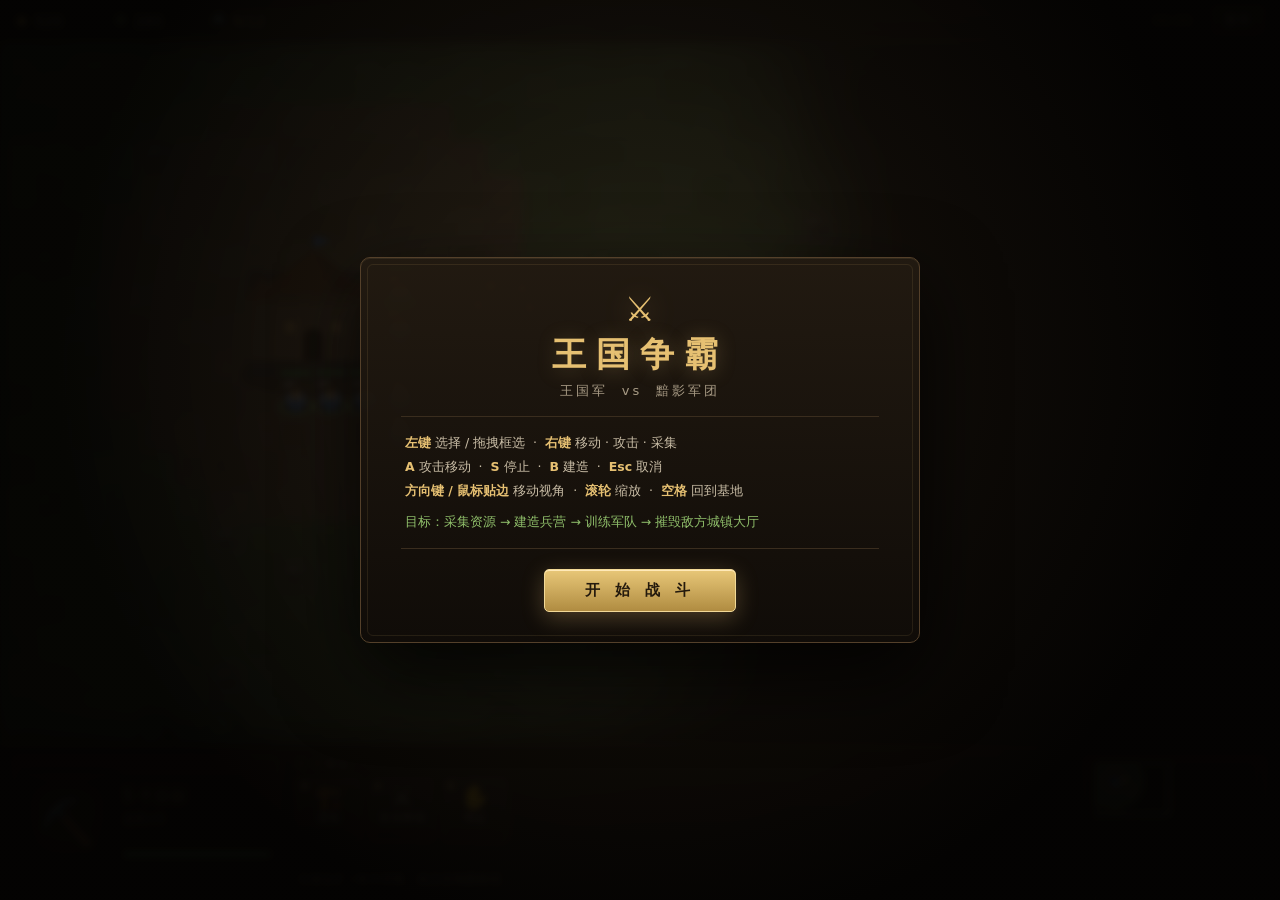
==== index.html @ 78f13d48 "王国争霸：浏览器 2D 即时战略（Canvas 单页，无依赖）" ====
<!DOCTYPE html>
<html lang="zh-CN">
<head>
<meta charset="utf-8">
<meta name="viewport" content="width=device-width,initial-scale=1">
<title>王国争霸 · 即时战略</title>
<link rel="stylesheet" href="css/style.css">
</head>
<body>
<div id="app">
  <canvas id="gameCanvas"></canvas>

  <div id="hud">
    <div id="topbar">
      <div class="res" title="金币"><span class="ico gold">◆</span><span id="resGold">0</span></div>
      <div class="res" title="木材"><span class="ico wood">❖</span><span id="resLumber">0</span></div>
      <div class="res" title="人口 / 上限"><span class="ico food">☘</span><span id="resFood">0/0</span></div>
      <div class="spacer"></div>
      <div id="clock">00:00</div>
      <button id="btnPause" class="topbtn">暂停</button>
    </div>

    <div id="log"></div>

    <div id="bottombar">
      <div id="selPanel">
        <div id="portrait">?</div>
        <div id="selText">
          <div id="selName">未选择</div>
          <div id="selSub">左键框选单位，右键下达命令</div>
          <div id="selBar"><i></i></div>
        </div>
      </div>

      <div id="cmdPanel">
        <div id="cmdTitle">命令</div>
        <div id="cmdGrid"></div>
        <div id="cmdHint"></div>
      </div>

      <div id="mapPanel">
        <canvas id="minimap" width="160" height="160"></canvas>
        <div id="mapHint">左键跳转视角</div>
      </div>
    </div>
  </div>

  <div id="tooltip"></div>

  <div id="overlay" class="show">
    <div class="panel">
      <div class="crest">⚔</div>
      <h1>王国争霸</h1>
      <p class="sub">王国军 &nbsp;vs&nbsp; 黯影军团</p>
      <div class="help">
        <div><b>左键</b> 选择 / 拖拽框选 &nbsp;·&nbsp; <b>右键</b> 移动 · 攻击 · 采集</div>
        <div><b>A</b> 攻击移动 &nbsp;·&nbsp; <b>S</b> 停止 &nbsp;·&nbsp; <b>B</b> 建造 &nbsp;·&nbsp; <b>Esc</b> 取消</div>
        <div><b>方向键 / 鼠标贴边</b> 移动视角 &nbsp;·&nbsp; <b>滚轮</b> 缩放 &nbsp;·&nbsp; <b>空格</b> 回到基地</div>
        <div class="goal">目标：采集资源 → 建造兵营 → 训练军队 → 摧毁敌方城镇大厅</div>
      </div>
      <button id="btnStart">开 始 战 斗</button>
    </div>
  </div>

  <div id="endOverlay" class="show hidden">
    <div class="panel">
      <h1 id="endTitle">胜利</h1>
      <p id="endText" class="sub"></p>
      <button id="btnRestart">再 战 一 局</button>
    </div>
  </div>
</div>

<script src="js/config.js"></script>
<script src="js/util.js"></script>
<script src="js/world.js"></script>
<script src="js/entities.js"></script>
<script src="js/game.js"></script>
<script src="js/ai.js"></script>
<script src="js/render.js"></script>
<script src="js/ui.js"></script>
<script src="js/input.js"></script>
<script src="js/main.js"></script>
</body>
</html>
---- css/style.css ----
:root{
  --gold:#e6c072;
  --gold-dim:#a98a45;
  --panel:#14100b;
  --panel-2:#1d1710;
  --panel-3:#241c13;
  --line:#54402a;
  --line-soft:#3a2d1e;
  --text:#e9e0cd;
  --text-dim:#a89b85;
  --blue:#4a8ae0;
  --red:#d15048;
}
*{box-sizing:border-box;}
html,body{
  margin:0;height:100%;overflow:hidden;background:#080706;color:var(--text);
  font-family:"Microsoft YaHei","PingFang SC","Noto Sans SC",system-ui,sans-serif;
  -webkit-font-smoothing:antialiased;user-select:none;
}
#app{position:relative;width:100vw;height:100vh;overflow:hidden;}
#gameCanvas{position:absolute;inset:0;width:100%;height:100%;display:block;cursor:default;}
#hud{position:absolute;inset:0;pointer-events:none;}
#hud button,#hud canvas,#hud .cmd{pointer-events:auto;}

/* ---------- 顶栏 ---------- */
#topbar{
  position:absolute;top:0;left:0;right:0;height:42px;display:flex;align-items:center;gap:20px;
  padding:0 16px;pointer-events:auto;
  background:linear-gradient(180deg,rgba(20,16,11,.96),rgba(14,11,8,.82));
  border-bottom:1px solid var(--line-soft);
  box-shadow:0 4px 18px rgba(0,0,0,.45);
  font-size:14px;letter-spacing:.3px;
}
#topbar .res{display:flex;align-items:center;gap:7px;min-width:78px;font-variant-numeric:tabular-nums;}
#topbar .ico{font-size:15px;line-height:1;filter:drop-shadow(0 0 4px rgba(0,0,0,.6));}
#topbar .ico.gold{color:#f0c451;}
#topbar .ico.wood{color:#8fbe6a;}
#topbar .ico.food{color:#8fd0e0;}
#topbar .spacer{flex:1;}
#clock{color:var(--gold-dim);font-variant-numeric:tabular-nums;font-size:13px;}
.topbtn{
  background:linear-gradient(180deg,#2f2418,#1d1610);color:var(--text);
  border:1px solid var(--line);border-radius:4px;padding:5px 12px;font-size:12px;cursor:pointer;
  font-family:inherit;letter-spacing:1px;
}
.topbtn:hover{border-color:var(--gold-dim);color:#fff;}
.topbtn:active{transform:translateY(1px);}

/* ---------- 消息 ---------- */
#log{
  position:absolute;left:16px;bottom:172px;width:min(430px,42vw);
  display:flex;flex-direction:column;gap:4px;font-size:13px;line-height:1.45;
  text-shadow:0 1px 3px #000;
}
#log .msg{
  background:linear-gradient(90deg,rgba(10,8,6,.86),rgba(10,8,6,.25));
  border-left:2px solid var(--gold-dim);padding:3px 9px;border-radius:0 3px 3px 0;
  animation:msgIn .18s ease-out;transition:opacity .5s;
}
#log .msg.warn{border-left-color:#d98a3a;}
#log .msg.bad{border-left-color:#c94b44;}
#log .msg.good{border-left-color:#5fb96f;}
@keyframes msgIn{from{transform:translateX(-10px);opacity:0;}to{transform:none;opacity:1;}}

/* ---------- 底栏 ---------- */
#bottombar{
  position:absolute;left:0;right:0;bottom:0;height:156px;display:flex;gap:12px;padding:10px 12px;
  background:linear-gradient(180deg,rgba(23,18,12,.97) 0%,rgba(13,10,7,.99) 100%);
  border-top:1px solid var(--line);
  box-shadow:0 -8px 30px rgba(0,0,0,.6);
  pointer-events:auto;
}
#selPanel{
  width:268px;flex:none;display:flex;gap:10px;align-items:center;padding:8px;
  background:linear-gradient(180deg,#1e1710,#151009);
  border:1px solid var(--line-soft);border-radius:6px;
}
#portrait{
  width:92px;height:92px;flex:none;display:flex;align-items:center;justify-content:center;
  font-size:44px;border-radius:5px;
  background:radial-gradient(circle at 50% 35%,#3a2c1c,#181209 75%);
  border:1px solid var(--line);box-shadow:inset 0 0 22px rgba(0,0,0,.85);
  filter:drop-shadow(0 2px 4px #000);
}
#selText{min-width:0;flex:1;}
#selName{font-size:15px;color:var(--gold);letter-spacing:1px;white-space:nowrap;overflow:hidden;text-overflow:ellipsis;}
#selSub{font-size:11.5px;color:var(--text-dim);margin-top:5px;line-height:1.5;min-height:34px;}
#selBar{
  height:7px;margin-top:6px;border-radius:3px;background:#0a0806;border:1px solid #2e2418;overflow:hidden;
  display:none;
}
#selBar i{display:block;height:100%;width:100%;background:linear-gradient(180deg,#6fd07f,#3c8f4c);}
#cmdPanel{
  flex:1;min-width:0;display:flex;flex-direction:column;padding:2px 4px;
}
#cmdTitle{
  font-size:11px;color:var(--gold-dim);letter-spacing:2px;margin-bottom:6px;padding-left:2px;
  text-transform:uppercase;
}
#cmdGrid{display:flex;flex-wrap:wrap;gap:7px;align-content:flex-start;}
.cmd{
  position:relative;width:66px;height:66px;border-radius:6px;cursor:pointer;
  background:linear-gradient(180deg,#2f2416 0%,#1c1610 60%,#151009 100%);
  border:1px solid #4d3b26;box-shadow:0 2px 5px rgba(0,0,0,.55),inset 0 1px 0 rgba(255,220,160,.08);
  display:flex;flex-direction:column;align-items:center;justify-content:center;gap:1px;
  transition:border-color .12s,transform .06s,box-shadow .12s;
  overflow:hidden;
}
.cmd:hover{border-color:var(--gold);box-shadow:0 0 12px rgba(230,192,114,.3),inset 0 1px 0 rgba(255,220,160,.12);}
.cmd:active{transform:translateY(1px);}
.cmd .ic{font-size:23px;line-height:1.05;filter:drop-shadow(0 1px 2px #000);}
.cmd .nm{font-size:10.5px;color:#e3d6bd;letter-spacing:.5px;}
.cmd .key{
  position:absolute;top:2px;left:4px;font-size:10px;color:var(--gold);font-weight:700;
  text-shadow:0 1px 2px #000;
}
.cmd .cost{
  font-size:9.5px;color:var(--gold-dim);font-variant-numeric:tabular-nums;
  display:flex;gap:5px;height:11px;
}
.cmd.disabled{opacity:.38;filter:grayscale(.85);cursor:not-allowed;}
.cmd.disabled:hover{border-color:#4d3b26;box-shadow:0 2px 5px rgba(0,0,0,.55);}
.cmd.queued::after{
  content:"";position:absolute;inset:0;border:1px solid #7bd18b;border-radius:6px;pointer-events:none;
}
#cmdHint{font-size:11.5px;color:var(--text-dim);margin-top:auto;padding-left:2px;height:16px;}

#mapPanel{
  width:186px;flex:none;display:flex;flex-direction:column;align-items:center;gap:5px;
  padding:6px;background:linear-gradient(180deg,#1e1710,#151009);
  border:1px solid var(--line-soft);border-radius:6px;
}
#minimap{
  width:160px;height:160px;border-radius:4px;cursor:crosshair;
  border:1px solid #4d3b26;box-shadow:inset 0 0 20px rgba(0,0,0,.7),0 2px 6px rgba(0,0,0,.5);
}
#mapHint{font-size:10.5px;color:#7d715d;letter-spacing:1px;}

/* ---------- 提示 ---------- */
#tooltip{
  position:fixed;z-index:60;max-width:280px;padding:9px 11px;border-radius:6px;
  background:rgba(10,8,6,.97);border:1px solid var(--line);
  box-shadow:0 8px 28px rgba(0,0,0,.75);
  font-size:12px;line-height:1.5;color:var(--text);pointer-events:none;
  opacity:0;transition:opacity .1s;
}
#tooltip.on{opacity:1;}
#tooltip .tt-name{color:var(--gold);font-size:13px;margin-bottom:3px;letter-spacing:.5px;}
#tooltip .tt-cost{color:#d9bd82;font-size:11.5px;margin-top:4px;}
#tooltip .tt-reason{color:#e08a6a;font-size:11.5px;margin-top:4px;}

/* ---------- 遮罩 ---------- */
#overlay,#endOverlay{
  position:absolute;inset:0;z-index:80;display:flex;align-items:center;justify-content:center;
  background:radial-gradient(circle at 50% 40%,rgba(30,23,15,.86),rgba(4,3,2,.97) 70%);
  backdrop-filter:blur(3px);
  transition:opacity .35s;
}
#overlay.hidden,#endOverlay.hidden{opacity:0;pointer-events:none;display:none;}
#overlay .panel,#endOverlay .panel{
  width:min(560px,90vw);padding:34px 40px 30px;text-align:center;
  background:linear-gradient(180deg,rgba(34,26,17,.96),rgba(16,12,8,.98));
  border:1px solid var(--line);border-radius:10px;
  box-shadow:0 30px 80px rgba(0,0,0,.8),inset 0 1px 0 rgba(255,220,160,.08);
  position:relative;
}
#overlay .panel::before,#endOverlay .panel::before{
  content:"";position:absolute;inset:6px;border:1px solid rgba(230,192,114,.1);border-radius:6px;pointer-events:none;
}
.crest{font-size:34px;color:var(--gold);line-height:1;margin-bottom:6px;filter:drop-shadow(0 0 14px rgba(230,192,114,.35));}
#overlay h1,#endOverlay h1{
  margin:6px 0 4px;font-size:34px;letter-spacing:10px;color:var(--gold);font-weight:600;
  text-shadow:0 2px 20px rgba(230,192,114,.25);
}
#overlay .sub,#endOverlay .sub{color:var(--text-dim);font-size:13px;letter-spacing:3px;margin:0 0 12px;}
.help{
  text-align:left;font-size:12.5px;line-height:1.9;color:#c9bda6;
  border-top:1px solid var(--line-soft);border-bottom:1px solid var(--line-soft);
  padding:14px 4px;margin:16px 0 20px;
}
.help b{color:var(--gold);font-weight:600;}
.help .goal{margin-top:8px;color:#8fbe6a;}
#overlay button,#endOverlay button{
  pointer-events:auto;font-family:inherit;cursor:pointer;
  padding:11px 40px;font-size:15px;letter-spacing:5px;color:#241a0d;font-weight:700;
  background:linear-gradient(180deg,#e8c778,#b08c41);
  border:1px solid #f2d997;border-radius:5px;
  box-shadow:0 6px 22px rgba(230,192,114,.28),inset 0 1px 0 #ffe9b8;
  transition:transform .08s,box-shadow .15s;
}
#overlay button:hover,#endOverlay button:hover{transform:translateY(-1px);box-shadow:0 9px 30px rgba(230,192,114,.42),inset 0 1px 0 #ffe9b8;}
#overlay button:active,#endOverlay button:active{transform:translateY(1px);}

@media (max-height:700px){
  #bottombar{height:132px;padding:7px 10px;}
  #portrait{width:74px;height:74px;font-size:34px;}
  .cmd{width:58px;height:58px;}
  .cmd .ic{font-size:20px;}
  #mapPanel{width:160px;}
  #minimap{width:138px;height:138px;}
  #log{bottom:146px;}
}
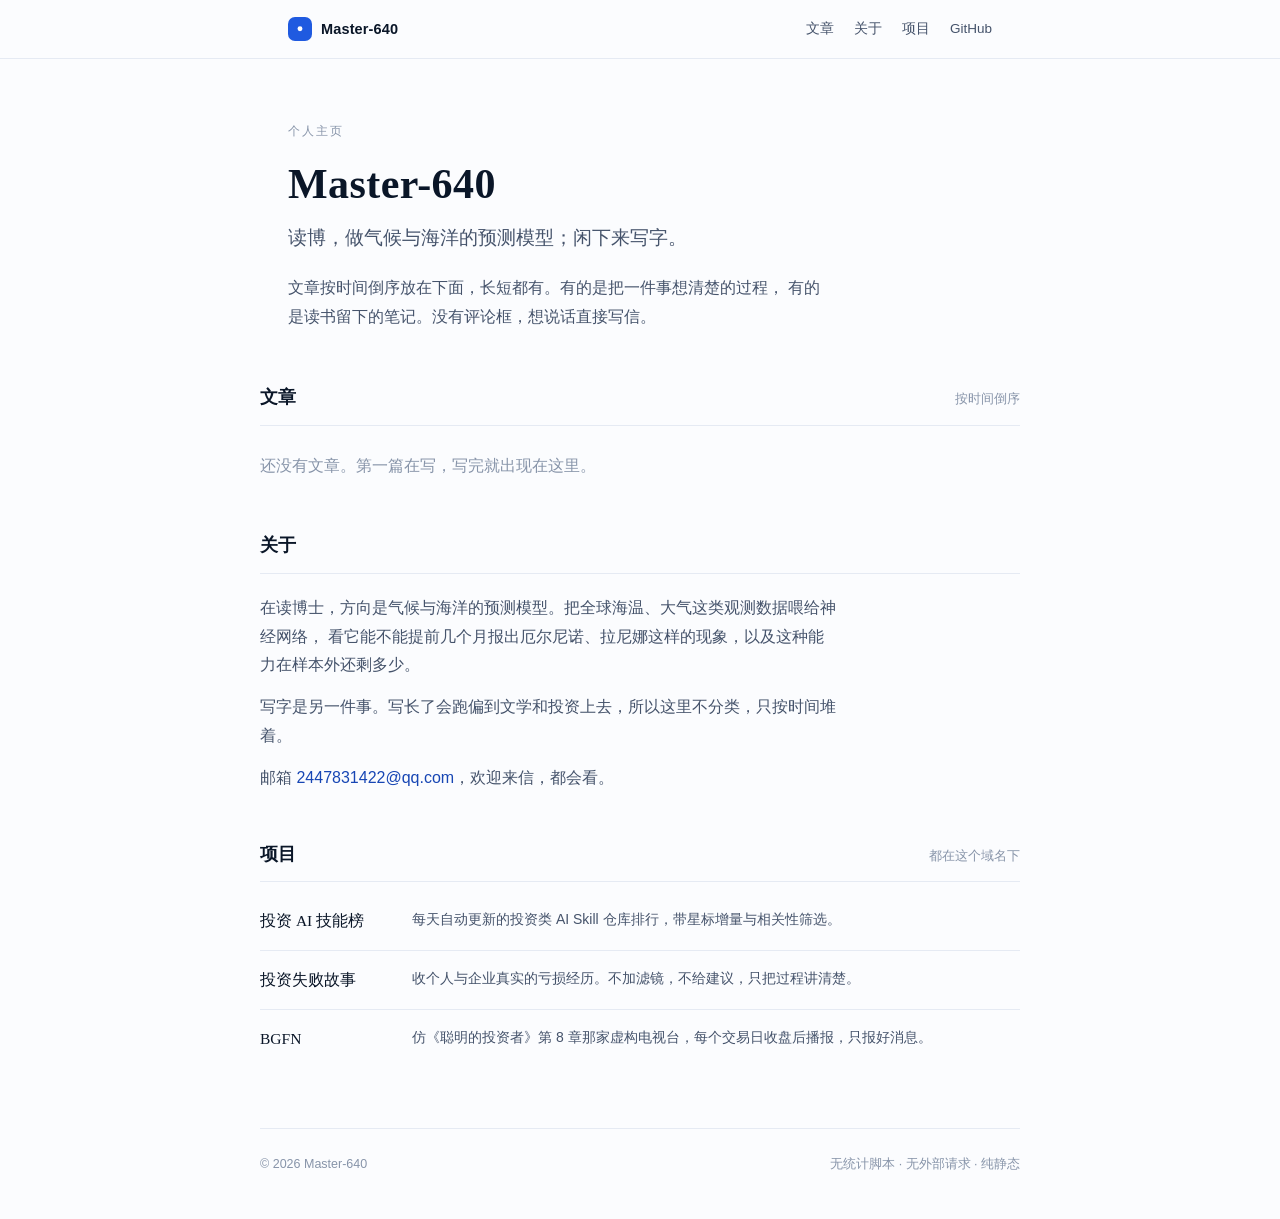
==== commit f16639e0: "feat(home): 新增根主页与文章模板，修掉根路径 404 根目录此前只有子站目录、没有 index.html，Pages 因此对 / 返回 404。 新增 index.html（文章索引 + " ====
--- a/index.html
+++ b/index.html
@@ -2,84 +2,112 @@
 <html lang="zh-CN">
 <head>
 <meta charset="utf-8">
-<meta name="viewport" content="width=device-width,initial-scale=1">
-<title>王国争霸 · 即时战略</title>
-<link rel="stylesheet" href="css/style.css">
+<meta name="viewport" content="width=device-width, initial-scale=1">
+<title>Master-640</title>
+<meta name="description" content="个人主页。气候与海洋预测模型，以及写下来的字。">
+<meta name="theme-color" content="#1F5AE0">
+<link rel="stylesheet" href="./assets/style.css">
+<link rel="icon" href="data:image/svg+xml,<svg xmlns='http://www.w3.org/2000/svg' viewBox='0 0 100 100'><rect width='100' height='100' rx='22' fill='%231F5AE0'/><circle cx='50' cy='48' r='12' fill='white'/></svg>">
 </head>
 <body>
-<div id="app">
-  <canvas id="gameCanvas"></canvas>
+<a class="skip" href="#posts">跳到文章</a>
 
-  <div id="hud">
-    <div id="topbar">
-      <div class="res" title="金币"><span class="ico gold">◆</span><span id="resGold">0</span></div>
-      <div class="res" title="木材"><span class="ico wood">❖</span><span id="resLumber">0</span></div>
-      <div class="res" title="人口 / 上限"><span class="ico food">☘</span><span id="resFood">0/0</span></div>
-      <div class="spacer"></div>
-      <div id="clock">00:00</div>
-      <button id="btnPause" class="topbtn">暂停</button>
+<header class="topbar">
+  <div class="wrap topbar-in">
+    <a class="brand" href="./">
+      <span class="brand-mark" aria-hidden="true">
+        <svg viewBox="0 0 24 24" width="14" height="14"><circle cx="12" cy="11.5" r="4.2" fill="currentColor"/></svg>
+      </span>
+      <span class="brand-name">Master-640</span>
+    </a>
+    <nav class="topnav">
+      <a href="#posts">文章</a>
+      <a href="#about">关于</a>
+      <a href="#work">项目</a>
+      <a href="https://github.com/Master-640" target="_blank" rel="noopener">GitHub</a>
+    </nav>
+  </div>
+</header>
+
+<main>
+  <section class="hero">
+    <div class="wrap">
+      <p class="eyebrow">个人主页</p>
+      <h1>Master-640</h1>
+      <p class="tagline">读博，做气候与海洋的预测模型；闲下来写字。</p>
+      <p class="lede">
+        文章按时间倒序放在下面，长短都有。有的是把一件事想清楚的过程，
+        有的是读书留下的笔记。没有评论框，想说话直接写信。
+      </p>
+    </div>
+  </section>
+
+  <section class="wrap sec" id="posts">
+    <div class="sec-h">
+      <h2>文章</h2>
+      <span class="note">按时间倒序</span>
     </div>
 
-    <div id="log"></div>
+    <!--
+      每发一篇，复制下面这块，填日期、标题、一句摘要。
+      日期用 <time datetime="YYYY-MM-DD">YYYY 年 M 月 D 日</time>
+      链接指向 posts/YYYY-MM-DD-slug.html
 
-    <div id="bottombar">
-      <div id="selPanel">
-        <div id="portrait">?</div>
-        <div id="selText">
-          <div id="selName">未选择</div>
-          <div id="selSub">左键框选单位，右键下达命令</div>
-          <div id="selBar"><i></i></div>
-        </div>
-      </div>
+      <ul class="posts">
+        <li>
+          <time datetime="2026-11-13">2026 年 11 月 13 日</time>
+          <a class="t" href="posts/2026-11-13-slug.html">标题</a>
+          <p class="dek">一句摘要。</p>
+        </li>
+      </ul>
+    -->
 
-      <div id="cmdPanel">
-        <div id="cmdTitle">命令</div>
-        <div id="cmdGrid"></div>
-        <div id="cmdHint"></div>
-      </div>
+    <div class="empty">
+      <p>还没有文章。第一篇在写，写完就出现在这里。</p>
+    </div>
+  </section>
 
-      <div id="mapPanel">
-        <canvas id="minimap" width="160" height="160"></canvas>
-        <div id="mapHint">左键跳转视角</div>
-      </div>
+  <section class="wrap sec" id="about">
+    <div class="sec-h"><h2>关于</h2></div>
+    <div class="about">
+      <p>
+        在读博士，方向是气候与海洋的预测模型。把全球海温、大气这类观测数据喂给神经网络，
+        看它能不能提前几个月报出厄尔尼诺、拉尼娜这样的现象，以及这种能力在样本外还剩多少。
+      </p>
+      <p>
+        写字是另一件事。写长了会跑偏到文学和投资上去，所以这里不分类，只按时间堆着。
+      </p>
+      <p>
+        邮箱 <a href="mailto:2447831422@qq.com">2447831422@qq.com</a>，欢迎来信，都会看。
+      </p>
     </div>
-  </div>
+  </section>
 
-  <div id="tooltip"></div>
+  <section class="wrap sec" id="work">
+    <div class="sec-h">
+      <h2>项目</h2>
+      <span class="note">都在这个域名下</span>
+    </div>
+    <ul class="work">
+      <li>
+        <a class="n" href="./invest-skills/">投资 AI 技能榜</a>
+        <span class="d">每天自动更新的投资类 AI Skill 仓库排行，带星标增量与相关性筛选。</span>
+      </li>
+      <li>
+        <a class="n" href="./failures/">投资失败故事</a>
+        <span class="d">收个人与企业真实的亏损经历。不加滤镜，不给建议，只把过程讲清楚。</span>
+      </li>
+      <li>
+        <a class="n" href="./bgfn/">BGFN</a>
+        <span class="d">仿《聪明的投资者》第 8 章那家虚构电视台，每个交易日收盘后播报，只报好消息。</span>
+      </li>
+    </ul>
+  </section>
+</main>
 
-  <div id="overlay" class="show">
-    <div class="panel">
-      <div class="crest">⚔</div>
-      <h1>王国争霸</h1>
-      <p class="sub">王国军 &nbsp;vs&nbsp; 黯影军团</p>
-      <div class="help">
-        <div><b>左键</b> 选择 / 拖拽框选 &nbsp;·&nbsp; <b>右键</b> 移动 · 攻击 · 采集</div>
-        <div><b>A</b> 攻击移动 &nbsp;·&nbsp; <b>S</b> 停止 &nbsp;·&nbsp; <b>B</b> 建造 &nbsp;·&nbsp; <b>Esc</b> 取消</div>
-        <div><b>方向键 / 鼠标贴边</b> 移动视角 &nbsp;·&nbsp; <b>滚轮</b> 缩放 &nbsp;·&nbsp; <b>空格</b> 回到基地</div>
-        <div class="goal">目标：采集资源 → 建造兵营 → 训练军队 → 摧毁敌方城镇大厅</div>
-      </div>
-      <button id="btnStart">开 始 战 斗</button>
-    </div>
-  </div>
-
-  <div id="endOverlay" class="show hidden">
-    <div class="panel">
-      <h1 id="endTitle">胜利</h1>
-      <p id="endText" class="sub"></p>
-      <button id="btnRestart">再 战 一 局</button>
-    </div>
-  </div>
-</div>
-
-<script src="js/config.js"></script>
-<script src="js/util.js"></script>
-<script src="js/world.js"></script>
-<script src="js/entities.js"></script>
-<script src="js/game.js"></script>
-<script src="js/ai.js"></script>
-<script src="js/render.js"></script>
-<script src="js/ui.js"></script>
-<script src="js/input.js"></script>
-<script src="js/main.js"></script>
+<footer class="foot wrap">
+  <span>© 2026 Master-640</span>
+  <span>无统计脚本 · 无外部请求 · 纯静态</span>
+</footer>
 </body>
 </html>
--- a/assets/style.css
+++ b/assets/style.css
@@ -0,0 +1,225 @@
+/* ============================================================
+   首页与文章页 —— 阅读型薄壳
+   与 failures/ 共用一套色板，但更安静：一个强调色、一条分隔线、
+   正文用衬线、其余全留白。没有 Web Font、没有 CDN、没有统计脚本。
+   ============================================================ */
+
+:root {
+  --paper: #fbfcfe;
+  --white: #ffffff;
+  --blue-050: #eef4ff;
+  --blue-100: #dbe7ff;
+  --blue-200: #c2d6ff;
+  --blue-500: #3d74e8;
+  --blue-600: #1f5ae0;
+  --blue-700: #1746b4;
+
+  --ink: #0a1628;
+  --ink-2: #45536b;
+  --ink-3: #8794a9;
+  --line: #e5eaf3;
+
+  --wrap: 760px;
+  --sans: -apple-system, BlinkMacSystemFont, "Segoe UI", "PingFang SC",
+          "Hiragino Sans GB", "Microsoft YaHei", "Noto Sans SC", sans-serif;
+  --serif: "Noto Serif SC", "Source Han Serif SC", "Songti SC", "SimSun",
+           Georgia, "Times New Roman", serif;
+  --mono: ui-monospace, SFMono-Regular, Consolas, "Liberation Mono", monospace;
+}
+
+* { box-sizing: border-box; }
+html { -webkit-text-size-adjust: 100%; }
+
+body {
+  margin: 0;
+  background: var(--paper);
+  color: var(--ink);
+  font: 16px/1.8 var(--sans);
+  -webkit-font-smoothing: antialiased;
+}
+
+a { color: var(--blue-700); text-decoration: none; }
+a:hover { color: var(--blue-600); text-decoration: underline; text-underline-offset: 3px; }
+
+.wrap { width: 100%; max-width: var(--wrap); margin: 0 auto; padding: 0 28px; }
+
+.skip { position: absolute; left: -9999px; }
+.skip:focus {
+  left: 14px; top: 14px; z-index: 60;
+  background: var(--blue-600); color: #fff;
+  padding: 8px 14px; border-radius: 6px;
+}
+:focus-visible { outline: 2px solid var(--blue-600); outline-offset: 3px; border-radius: 4px; }
+
+/* ------------------------------------------------------------------ 顶栏 */
+
+.topbar {
+  position: sticky; top: 0; z-index: 20;
+  background: rgba(251, 252, 254, .88);
+  backdrop-filter: saturate(180%) blur(10px);
+  border-bottom: 1px solid var(--line);
+}
+.topbar-in {
+  display: flex; align-items: center; justify-content: space-between;
+  gap: 16px; height: 58px;
+}
+.brand {
+  display: flex; align-items: center; gap: 9px;
+  font-size: 14.5px; font-weight: 650; letter-spacing: .01em;
+}
+.brand, .brand:hover { color: var(--ink); text-decoration: none; }
+.brand-mark {
+  display: grid; place-items: center;
+  width: 24px; height: 24px; border-radius: 7px;
+  background: var(--blue-600); color: #fff; flex: none;
+}
+.topnav { display: flex; gap: 20px; font-size: 13.5px; }
+.topnav a { color: var(--ink-2); }
+.topnav a:hover { color: var(--blue-700); }
+@media (max-width: 560px) {
+  .topnav { gap: 13px; font-size: 12.5px; }
+  .brand-name { display: none; }
+}
+
+/* ------------------------------------------------------------------ 首屏 */
+
+.hero { padding: 62px 0 4px; }
+.eyebrow {
+  margin: 0 0 16px;
+  font-size: 11.5px; letter-spacing: .16em; text-transform: uppercase;
+  color: var(--ink-3);
+}
+.hero h1 {
+  margin: 0;
+  font-family: var(--serif); font-weight: 600;
+  font-size: clamp(30px, 5vw, 42px); line-height: 1.25; letter-spacing: .01em;
+}
+.tagline {
+  margin: 12px 0 0;
+  font-family: var(--serif); font-size: clamp(16px, 2.6vw, 19px);
+  line-height: 1.7; color: var(--ink-2);
+}
+.lede { margin: 20px 0 0; max-width: 34em; color: var(--ink-2); }
+
+/* ------------------------------------------------------------------ 章节 */
+
+.sec { padding: 46px 0 0; }
+.sec-h {
+  display: flex; align-items: baseline; justify-content: space-between;
+  gap: 16px; margin: 0 0 4px; padding-bottom: 11px;
+  border-bottom: 1px solid var(--line);
+}
+.sec-h h2 {
+  margin: 0;
+  font-family: var(--serif); font-size: 17.5px; font-weight: 600;
+  letter-spacing: .02em;
+}
+.sec-h .note { font-size: 12.5px; color: var(--ink-3); }
+
+/* ------------------------------------------------------------- 文章列表 */
+
+.posts { list-style: none; margin: 0; padding: 0; }
+.posts li { padding: 17px 0; border-bottom: 1px solid var(--line); }
+.posts li:last-child { border-bottom: 0; }
+.posts time {
+  display: block;
+  font-size: 12.5px; letter-spacing: .06em;
+  color: var(--ink-3);
+  font-variant-numeric: tabular-nums;
+}
+.posts .t {
+  display: block; margin: 3px 0 0;
+  font-family: var(--serif); font-size: 20px; line-height: 1.45;
+}
+.posts a.t { color: var(--ink); }
+.posts a.t:hover { color: var(--blue-700); text-decoration: none; }
+.posts .dek { margin: 6px 0 0; max-width: 40em; font-size: 14.5px; color: var(--ink-2); }
+
+.empty { padding: 22px 0 4px; color: var(--ink-3); }
+.empty p { margin: 0; }
+
+/* ------------------------------------------------------------- 关于/项目 */
+
+.about p { margin: 0 0 13px; max-width: 36em; color: var(--ink-2); }
+.about p:last-child { margin-bottom: 0; }
+.sec-h + .about { padding-top: 16px; }
+
+.work { list-style: none; margin: 0; padding: 0; }
+.sec-h + .work { padding-top: 6px; }
+.work li {
+  display: grid; grid-template-columns: 132px 1fr; gap: 4px 20px;
+  padding: 15px 0; border-bottom: 1px solid var(--line);
+}
+.work li:last-child { border-bottom: 0; }
+.work .n { font-family: var(--serif); font-size: 15.5px; color: var(--ink); }
+.work .d { font-size: 14px; color: var(--ink-2); }
+@media (max-width: 560px) {
+  .work li { grid-template-columns: 1fr; gap: 2px; }
+}
+
+/* ------------------------------------------------------------------ 页脚 */
+
+.foot {
+  margin-top: 60px; padding: 24px 0 44px;
+  border-top: 1px solid var(--line);
+  color: var(--ink-3); font-size: 12.5px;
+  display: flex; justify-content: space-between; gap: 14px; flex-wrap: wrap;
+}
+.foot a { color: var(--ink-3); }
+.foot a:hover { color: var(--blue-700); }
+
+/* --------------------------------------------------------------- 文章正文 */
+
+.prose { padding-top: 34px; }
+.prose .back { margin: 0 0 26px; font-family: var(--sans); font-size: 13.5px; }
+.prose h1 {
+  margin: 0 0 10px;
+  font-family: var(--serif); font-weight: 600;
+  font-size: clamp(26px, 4vw, 34px); line-height: 1.35;
+}
+.prose .meta {
+  margin: 0 0 32px; padding-bottom: 20px;
+  border-bottom: 1px solid var(--line);
+  font-family: var(--sans); font-size: 13px; color: var(--ink-3);
+  font-variant-numeric: tabular-nums;
+}
+.prose {
+  font-family: var(--serif); font-size: 17.5px; line-height: 1.95;
+  color: #141d2e;
+}
+.prose > p { margin: 0 0 20px; }
+.prose h2 { font-size: 21px; line-height: 1.5; margin: 40px 0 12px; font-weight: 600; }
+.prose h3 { font-size: 18px; line-height: 1.55; margin: 30px 0 10px; font-weight: 600; }
+.prose blockquote {
+  margin: 26px 0; padding: 2px 0 2px 20px;
+  border-left: 2px solid var(--blue-200);
+  color: var(--ink-2);
+}
+.prose blockquote p { margin: 0 0 10px; }
+.prose blockquote p:last-child { margin-bottom: 0; }
+.prose ul, .prose ol { margin: 0 0 20px; padding-left: 1.4em; }
+.prose li { margin: 0 0 8px; }
+.prose img { max-width: 100%; height: auto; border-radius: 8px; }
+.prose figure { margin: 26px 0; }
+.prose figcaption { margin-top: 8px; font-family: var(--sans); font-size: 13px; color: var(--ink-3); }
+.prose hr { border: 0; border-top: 1px solid var(--line); margin: 36px 0; }
+.prose code {
+  font-family: var(--mono); font-size: .86em;
+  background: var(--blue-050); padding: .14em .4em; border-radius: 4px;
+}
+.prose pre {
+  margin: 24px 0; padding: 16px 18px;
+  background: #0d1a30; color: #dfe7f5; border-radius: 10px;
+  overflow: auto; font-size: 13.5px; line-height: 1.7;
+}
+.prose pre code { background: none; padding: 0; color: inherit; font-size: inherit; }
+.prose table {
+  width: 100%; margin: 24px 0; border-collapse: collapse;
+  font-family: var(--sans); font-size: 14px;
+}
+.prose th, .prose td {
+  border-bottom: 1px solid var(--line);
+  padding: 9px 10px; text-align: left; vertical-align: top;
+}
+.prose th { color: var(--ink); font-weight: 650; }
+.prose td { color: var(--ink-2); }
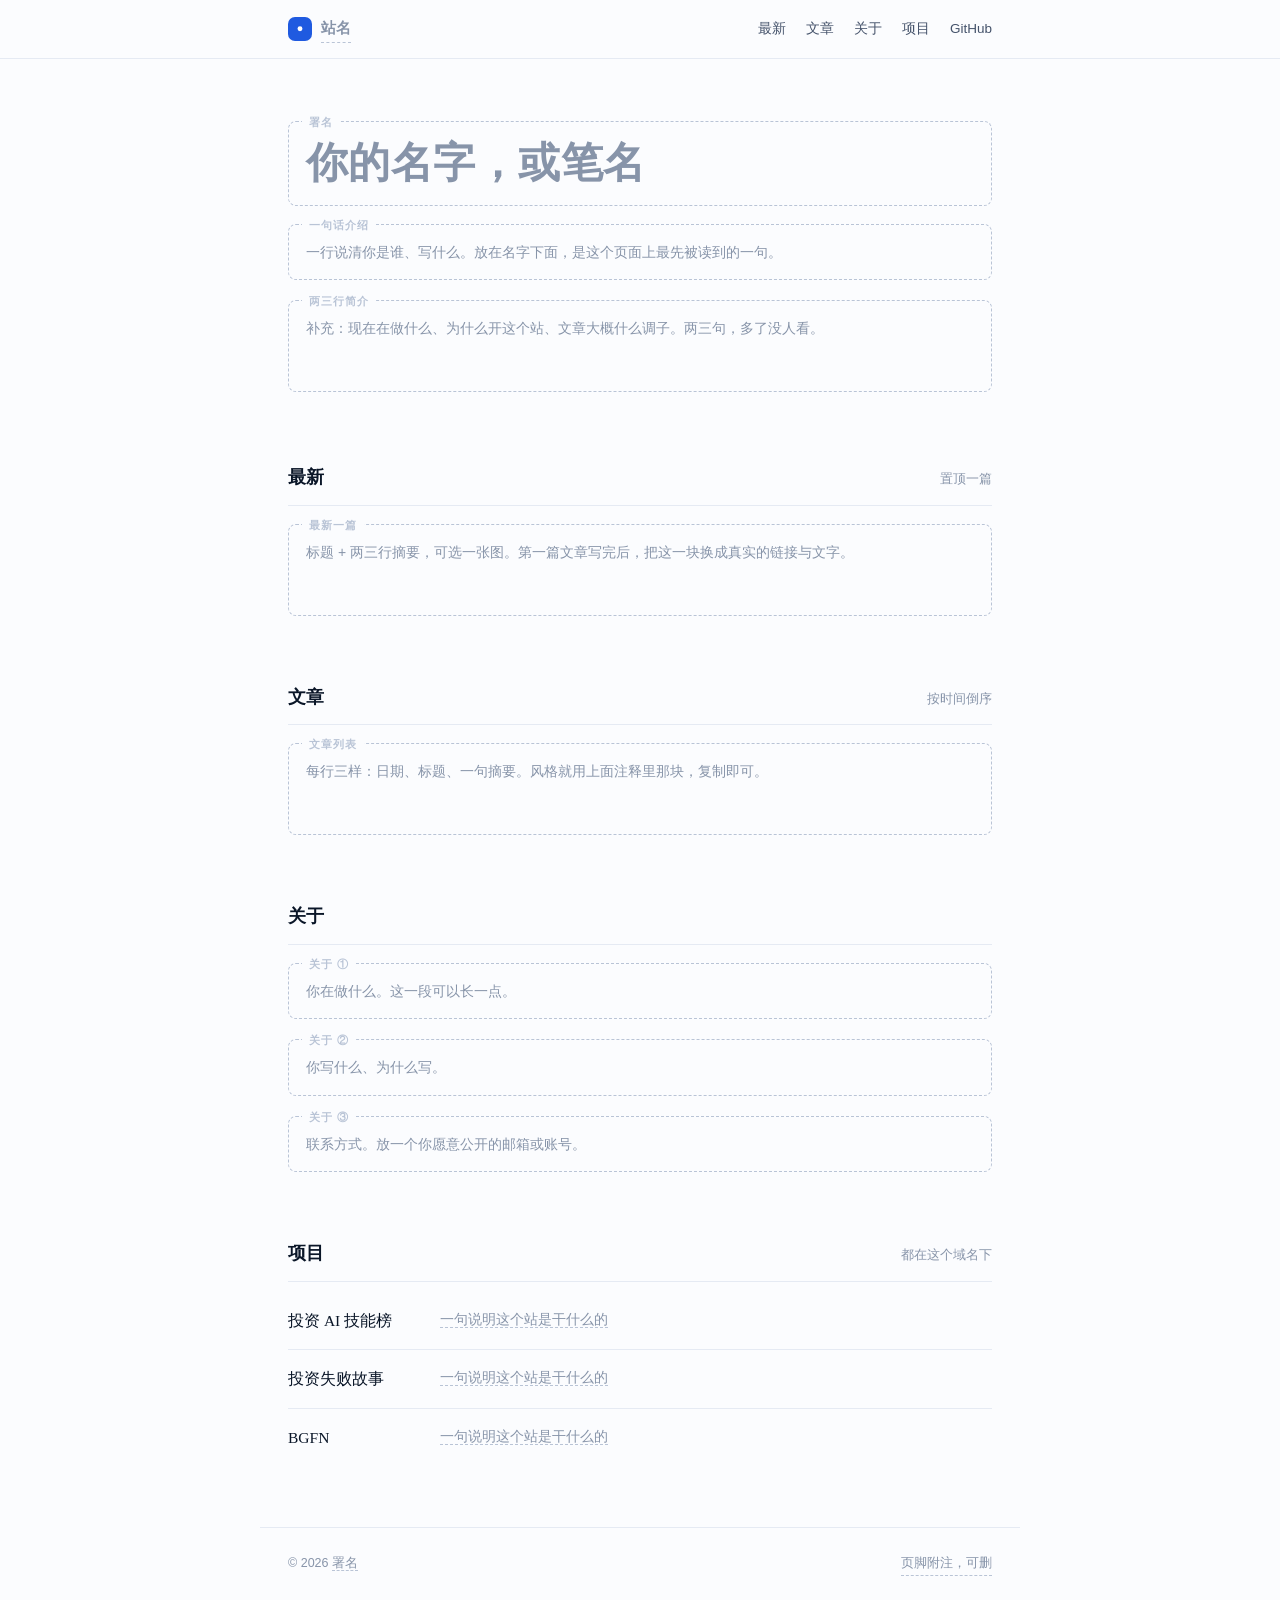
==== commit e0795d3c: "refactor(home): 主页改回线框，去掉代写的自我介绍 只保留格子：署名、一句话介绍、简介、最新一篇、文章列表、关于三段、项目说明、页脚。 .slot 是大块占位，.fill 是短值占位，填" ====
--- a/index.html
+++ b/index.html
@@ -3,8 +3,9 @@
 <head>
 <meta charset="utf-8">
 <meta name="viewport" content="width=device-width, initial-scale=1">
-<title>Master-640</title>
-<meta name="description" content="个人主页。气候与海洋预测模型，以及写下来的字。">
+<!-- 换成你的署名 -->
+<title>站名</title>
+<meta name="description" content="一句话介绍本站。">
 <meta name="theme-color" content="#1F5AE0">
 <link rel="stylesheet" href="./assets/style.css">
 <link rel="icon" href="data:image/svg+xml,<svg xmlns='http://www.w3.org/2000/svg' viewBox='0 0 100 100'><rect width='100' height='100' rx='22' fill='%231F5AE0'/><circle cx='50' cy='48' r='12' fill='white'/></svg>">
@@ -12,15 +13,22 @@
 <body>
 <a class="skip" href="#posts">跳到文章</a>
 
+<!--
+  这一页现在是线框：虚线框是「大块内容」，虚线下划线是「短值」。
+  填的时候把 class="slot" data-label="…" 整个删掉，框里的提示文字换成你的话；
+  短值把 <span class="fill">…</span> 换成纯文字即可。样式不用动。
+-->
+
 <header class="topbar">
   <div class="wrap topbar-in">
     <a class="brand" href="./">
       <span class="brand-mark" aria-hidden="true">
         <svg viewBox="0 0 24 24" width="14" height="14"><circle cx="12" cy="11.5" r="4.2" fill="currentColor"/></svg>
       </span>
-      <span class="brand-name">Master-640</span>
+      <span class="fill">站名</span>
     </a>
     <nav class="topnav">
+      <a href="#latest">最新</a>
       <a href="#posts">文章</a>
       <a href="#about">关于</a>
       <a href="#work">项目</a>
@@ -32,13 +40,19 @@
 <main>
   <section class="hero">
     <div class="wrap">
-      <p class="eyebrow">个人主页</p>
-      <h1>Master-640</h1>
-      <p class="tagline">读博，做气候与海洋的预测模型；闲下来写字。</p>
-      <p class="lede">
-        文章按时间倒序放在下面，长短都有。有的是把一件事想清楚的过程，
-        有的是读书留下的笔记。没有评论框，想说话直接写信。
-      </p>
+      <h1 class="slot xl" data-label="署名">你的名字，或笔名</h1>
+      <p class="slot" data-label="一句话介绍">一行说清你是谁、写什么。放在名字下面，是这个页面上最先被读到的一句。</p>
+      <div class="slot lg" data-label="两三行简介">补充：现在在做什么、为什么开这个站、文章大概什么调子。两三句，多了没人看。</div>
+    </div>
+  </section>
+
+  <section class="wrap sec" id="latest">
+    <div class="sec-h">
+      <h2>最新</h2>
+      <span class="note">置顶一篇</span>
+    </div>
+    <div class="slot lg" data-label="最新一篇">
+      标题 + 两三行摘要，可选一张图。第一篇文章写完后，把这一块换成真实的链接与文字。
     </div>
   </section>
 
@@ -50,37 +64,27 @@
 
     <!--
       每发一篇，复制下面这块，填日期、标题、一句摘要。
-      日期用 <time datetime="YYYY-MM-DD">YYYY 年 M 月 D 日</time>
-      链接指向 posts/YYYY-MM-DD-slug.html
+      日期 datetime 与文件名里的日期要对得上。
 
       <ul class="posts">
         <li>
           <time datetime="2026-11-13">2026 年 11 月 13 日</time>
           <a class="t" href="posts/2026-11-13-slug.html">标题</a>
-          <p class="dek">一句摘要。</p>
+          <p class="dek">一句摘要，40 字以内。</p>
         </li>
       </ul>
     -->
 
-    <div class="empty">
-      <p>还没有文章。第一篇在写，写完就出现在这里。</p>
+    <div class="slot lg" data-label="文章列表">
+      每行三样：日期、标题、一句摘要。风格就用上面注释里那块，复制即可。
     </div>
   </section>
 
   <section class="wrap sec" id="about">
     <div class="sec-h"><h2>关于</h2></div>
-    <div class="about">
-      <p>
-        在读博士，方向是气候与海洋的预测模型。把全球海温、大气这类观测数据喂给神经网络，
-        看它能不能提前几个月报出厄尔尼诺、拉尼娜这样的现象，以及这种能力在样本外还剩多少。
-      </p>
-      <p>
-        写字是另一件事。写长了会跑偏到文学和投资上去，所以这里不分类，只按时间堆着。
-      </p>
-      <p>
-        邮箱 <a href="mailto:2447831422@qq.com">2447831422@qq.com</a>，欢迎来信，都会看。
-      </p>
-    </div>
+    <div class="slot" data-label="关于 ①">你在做什么。这一段可以长一点。</div>
+    <div class="slot" data-label="关于 ②">你写什么、为什么写。</div>
+    <div class="slot" data-label="关于 ③">联系方式。放一个你愿意公开的邮箱或账号。</div>
   </section>
 
   <section class="wrap sec" id="work">
@@ -91,23 +95,23 @@
     <ul class="work">
       <li>
         <a class="n" href="./invest-skills/">投资 AI 技能榜</a>
-        <span class="d">每天自动更新的投资类 AI Skill 仓库排行，带星标增量与相关性筛选。</span>
+        <span class="d"><span class="fill">一句说明这个站是干什么的</span></span>
       </li>
       <li>
         <a class="n" href="./failures/">投资失败故事</a>
-        <span class="d">收个人与企业真实的亏损经历。不加滤镜，不给建议，只把过程讲清楚。</span>
+        <span class="d"><span class="fill">一句说明这个站是干什么的</span></span>
       </li>
       <li>
         <a class="n" href="./bgfn/">BGFN</a>
-        <span class="d">仿《聪明的投资者》第 8 章那家虚构电视台，每个交易日收盘后播报，只报好消息。</span>
+        <span class="d"><span class="fill">一句说明这个站是干什么的</span></span>
       </li>
     </ul>
   </section>
 </main>
 
 <footer class="foot wrap">
-  <span>© 2026 Master-640</span>
-  <span>无统计脚本 · 无外部请求 · 纯静态</span>
+  <span>© 2026 <span class="fill">署名</span></span>
+  <span class="fill">页脚附注，可删</span>
 </footer>
 </body>
 </html>
--- a/assets/style.css
+++ b/assets/style.css
@@ -18,6 +18,7 @@
   --ink-2: #45536b;
   --ink-3: #8794a9;
   --line: #e5eaf3;
+  --slot: #b9c4d6;
 
   --wrap: 760px;
   --sans: -apple-system, BlinkMacSystemFont, "Segoe UI", "PingFang SC",
@@ -51,6 +52,30 @@
 }
 :focus-visible { outline: 2px solid var(--blue-600); outline-offset: 3px; border-radius: 4px; }
 
+/* ------------------------------------------------ 线框格子（填完即删） */
+
+.slot {
+  position: relative;
+  margin: 0 0 20px; padding: 15px 17px;
+  min-height: 46px;
+  border: 1px dashed var(--slot);
+  border-radius: 8px;
+  color: var(--ink-3); font-size: 14px; line-height: 1.75;
+}
+.slot::before {
+  content: attr(data-label);
+  position: absolute; top: -8px; left: 13px; padding: 0 7px;
+  background: var(--paper);
+  font: 600 10.5px/1.7 var(--sans);
+  letter-spacing: .1em; color: var(--slot);
+}
+.slot.xl { min-height: 78px; }
+.slot.lg { min-height: 92px; }
+.hero h1.slot { margin: 0 0 18px; }
+.sec-h + .slot { margin-top: 18px; }
+
+.fill { color: var(--ink-3); border-bottom: 1px dashed var(--slot); }
+
 /* ------------------------------------------------------------------ 顶栏 */
 
 .topbar {
@@ -103,7 +128,7 @@
 
 /* ------------------------------------------------------------------ 章节 */
 
-.sec { padding: 46px 0 0; }
+.sec { padding-top: 46px; }
 .sec-h {
   display: flex; align-items: baseline; justify-content: space-between;
   gap: 16px; margin: 0 0 4px; padding-bottom: 11px;
@@ -160,7 +185,7 @@
 /* ------------------------------------------------------------------ 页脚 */
 
 .foot {
-  margin-top: 60px; padding: 24px 0 44px;
+  margin-top: 60px; padding-top: 24px; padding-bottom: 44px;
   border-top: 1px solid var(--line);
   color: var(--ink-3); font-size: 12.5px;
   display: flex; justify-content: space-between; gap: 14px; flex-wrap: wrap;
